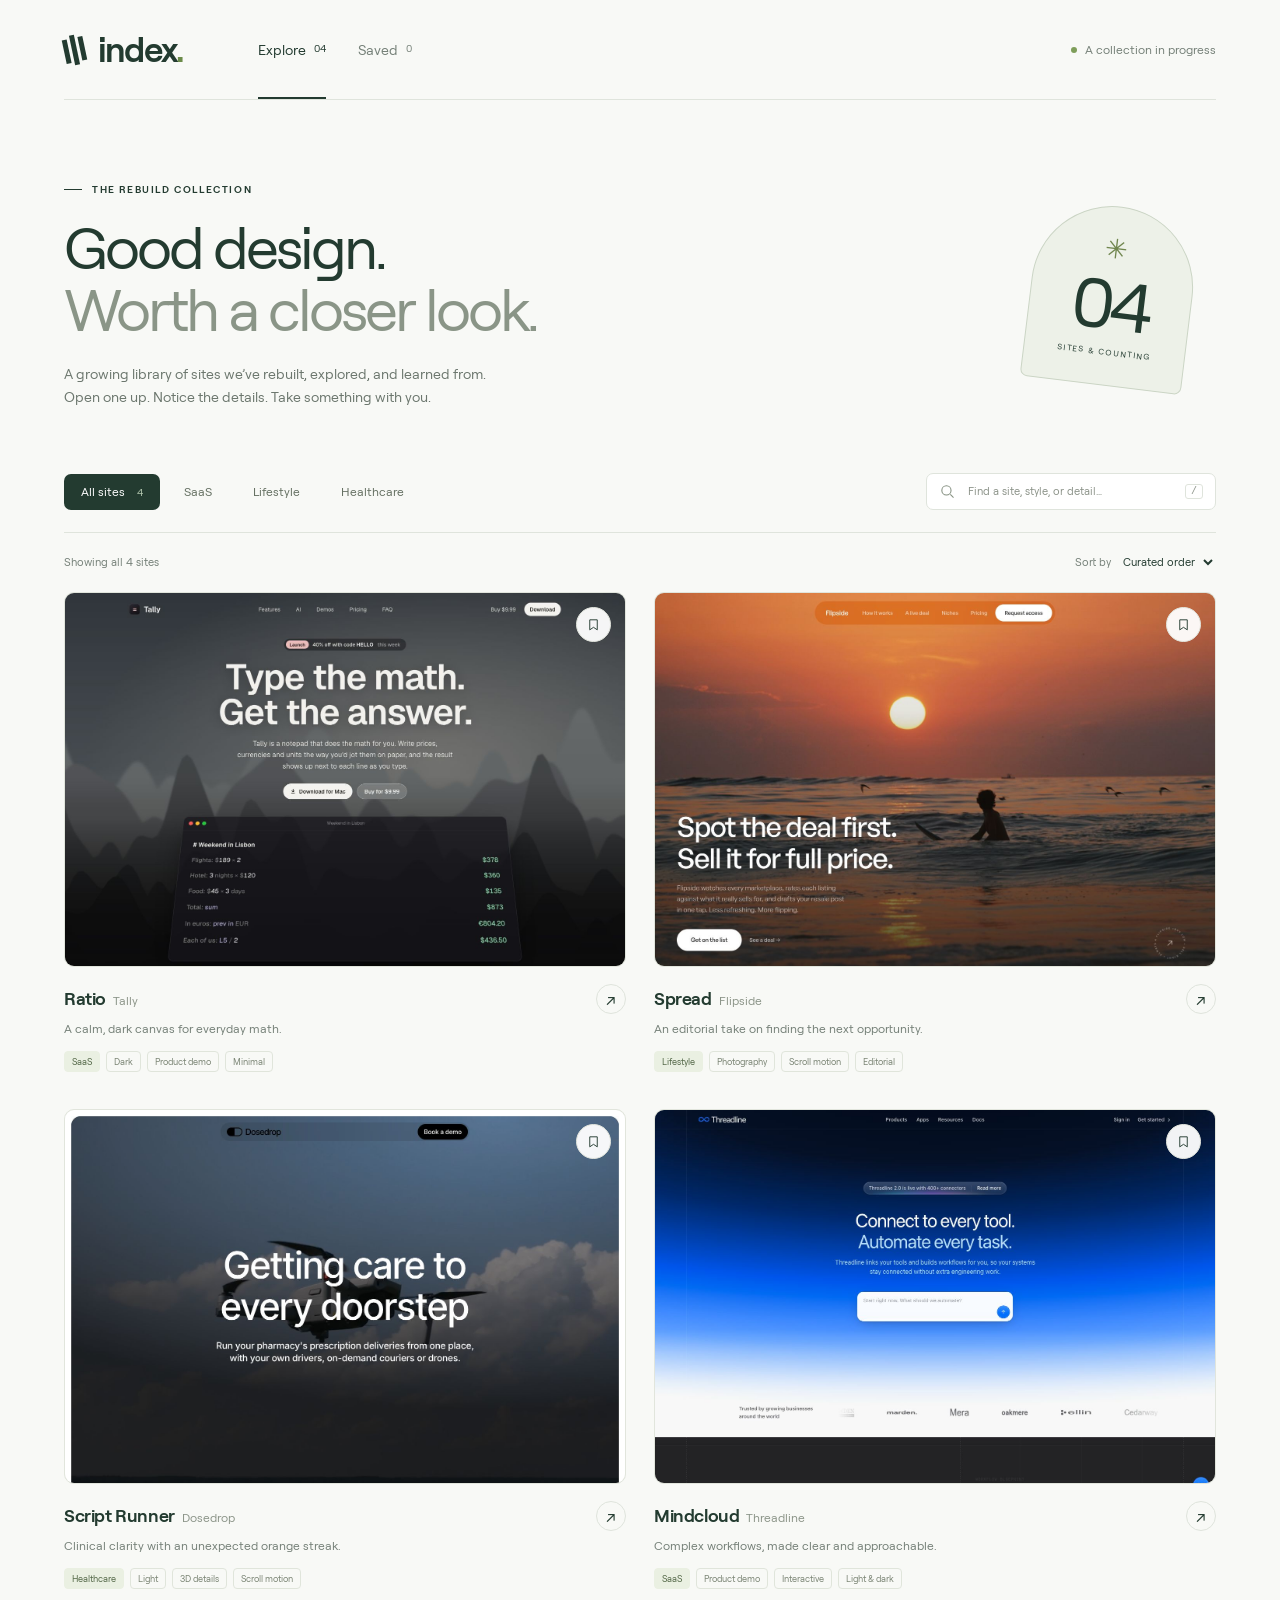
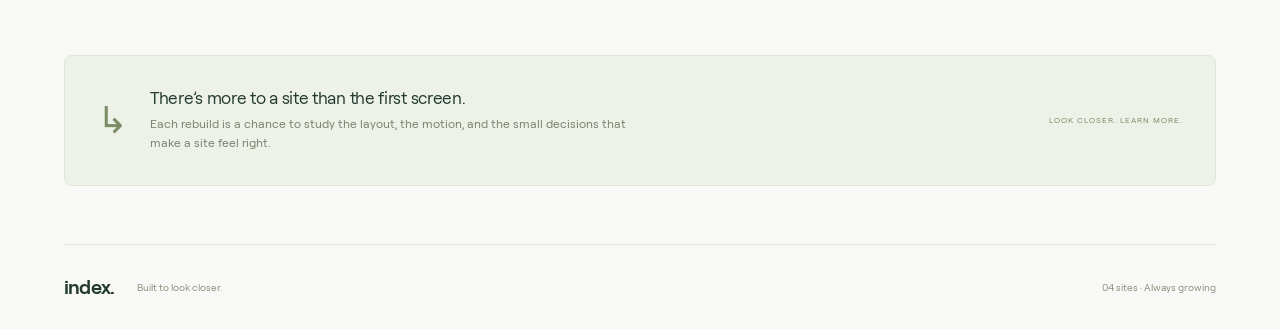
==== rebuilds/07-index/index.html @ 96e9b17b "Publish Index and four finished practice rebuilds" ====
<!doctype html>
<html lang="en">
<head>
  <meta charset="utf-8">
  <meta name="viewport" content="width=device-width, initial-scale=1">
  <meta name="theme-color" content="#f8f9f6">
  <meta name="description" content="A growing library of websites rebuilt, explored, and learned from.">
  <title>Index — a library of good design</title>
  <link rel="icon" href="data:image/svg+xml,%3Csvg xmlns='http://www.w3.org/2000/svg' viewBox='0 0 40 40'%3E%3Crect width='40' height='40' rx='10' fill='%23254035'/%3E%3Cpath d='M12 10h5v20h-5zm11 0h5v20h-5z' fill='%23d7f78b'/%3E%3C/svg%3E">
  <link rel="stylesheet" href="styles.css?v=2">
  <script src="script.js?v=1" defer></script>
</head>
<body>
  <div class="page">
    <header class="header">
      <a class="brand" href="./" aria-label="Index home"><span class="brand-mark" aria-hidden="true"><i></i><i></i><i></i></span>index<span class="brand-dot">.</span></a>
      <nav aria-label="Collection"><button class="nav-link active" data-view="all" aria-pressed="true">Explore <span>04</span></button><button class="nav-link" data-view="saved" aria-pressed="false">Saved <span id="savedCount">0</span></button></nav>
      <span class="header-note"><span class="status-dot"></span>A collection in progress</span>
    </header>
    <main>
      <section class="intro" aria-labelledby="title">
        <div class="intro-copy"><p class="eyebrow"><span></span>THE REBUILD COLLECTION</p><h1 id="title">Good design.<br><span>Worth a closer look.</span></h1><p class="intro-description">A growing library of sites we’ve rebuilt, explored, and learned from. Open one up. Notice the details. Take something with you.</p></div>
        <div class="collection-stamp" aria-label="Four sites and counting"><span class="stamp-stars" aria-hidden="true">✳</span><span class="stamp-number">04</span><span class="stamp-label">SITES & COUNTING</span></div>
      </section>
      <section class="collection" aria-label="Website collection">
        <div class="browse-bar"><div class="filters" role="group" aria-label="Filter by category"><button class="filter active" data-category="all" aria-pressed="true">All sites <span>4</span></button><button class="filter" data-category="saas" aria-pressed="false">SaaS</button><button class="filter" data-category="lifestyle" aria-pressed="false">Lifestyle</button><button class="filter" data-category="healthcare" aria-pressed="false">Healthcare</button></div><label class="search"><svg viewBox="0 0 24 24" aria-hidden="true"><circle cx="10.5" cy="10.5" r="6.5"/><path d="m16 16 4.5 4.5"/></svg><input id="search" type="search" placeholder="Find a site, style, or detail…" aria-label="Search sites"><kbd>/</kbd></label></div>
        <div class="results-bar"><p id="resultCount" aria-live="polite">Showing all 4 sites</p><label class="sort">Sort by <select id="sort" aria-label="Sort sites"><option value="curated">Curated order</option><option value="newest">Newest added</option><option value="az">Name: A–Z</option></select></label></div>
        <div class="site-grid" id="siteGrid"></div>
        <div class="empty" id="empty" hidden><span aria-hidden="true">⌕</span><h2 id="emptyTitle">Nothing here just yet.</h2><p id="emptyMessage">Try another search or a different category.</p><button class="button" id="reset">Show all sites <span aria-hidden="true">↗</span></button></div>
        <noscript><p>Enable JavaScript to browse the collection. You can also visit <a href="../01-ratio/">Ratio</a>, <a href="../02-spread/">Spread</a>, <a href="../04-scriptrunner/">Script Runner</a>, or <a href="../05-mindcloud/">Mindcloud</a> directly.</p></noscript>
      </section>
      <section class="endnote"><div class="endnote-icon" aria-hidden="true">↳</div><div><h2>There’s more to a site than the first screen.</h2><p>Each rebuild is a chance to study the layout, the motion, and the small decisions that make a site feel right.</p></div><span class="endnote-label">LOOK CLOSER. LEARN MORE.</span></section>
    </main>
    <footer><a class="footer-brand" href="./">index.</a><p>Built to look closer.</p><span>04 sites · Always growing</span></footer>
  </div>
  <dialog id="detail" aria-labelledby="detailTitle"><div class="dialog-top"><span class="eyebrow">INSIDE THE REBUILD</span><button id="closeDetail" class="close" aria-label="Close site details">×</button></div><div id="detailContent"></div></dialog>
</body>
</html>
---- rebuilds/07-index/styles.css ----
/* Local type keeps the library quick and consistent. */
@font-face {
  font-family: Library;
  src: url('../05-mindcloud/assets/roobert-regular.woff2') format('woff2');
  font-style: normal;
  font-weight: 400;
  font-display: swap;
}
@font-face {
  font-family: Library;
  src: url('../05-mindcloud/assets/roobert-semibold.woff2') format('woff2');
  font-style: normal;
  font-weight: 600 800;
  font-display: swap;
}
:root {
  --paper: #f8f9f6;
  --ink: #233b30;
  --muted: #758078;
  --line: #dfe4dc;
  --lime: #d7f78b;
}
* {
  box-sizing: border-box;
}
body {
  margin: 0;
  background: var(--paper);
  color: var(--ink);
  font-family: Library, Arial, sans-serif;
  -webkit-font-smoothing: antialiased;
}
button, input, select {
  font: inherit;
}
button, a, input, select {
  -webkit-tap-highlight-color: transparent;
}
button, select {
  cursor: pointer;
}
a {
  color: inherit;
}
button {
  color: inherit;
}
button:focus-visible, a:focus-visible, input:focus-visible, select:focus-visible {
  outline: 2px solid #4b7042;
  outline-offset: 5px;
}
.page {
  max-width: 1680px;
  margin: auto;
  padding: 0 64px;
}
/* A small navigation frame leaves the sites as the main event. */
.header {
  height: 100px;
  display: flex;
  align-items: center;
  border-bottom: 1px solid var(--line);
  gap: 76px;
}
.brand {
  display: flex;
  align-items: center;
  text-decoration: none;
  font-size: 35px;
  font-weight: 600;
  letter-spacing: -1.8px;
}
.brand-dot {
  color: #6b8b49;
}
.brand-mark {
  display: flex;
  align-items: center;
  gap: 3px;
  margin-right: 13px;
  transform: rotate(-12deg);
}
.brand-mark i {
  display: block;
  width: 5px;
  height: 24px;
  background: var(--ink);
}
.brand-mark i:nth-child(2) {
  height: 30px;
}
nav {
  display: flex;
  gap: 32px;
  height: 100%;
}
.nav-link {
  border: 0;
  border-bottom: 2px solid transparent;
  background: none;
  padding: 2px 0 0;
  color: var(--muted);
  font-size: 14px;
}
.nav-link.active {
  color: var(--ink);
  border-bottom-color: var(--ink);
}
.nav-link span {
  margin-left: 5px;
  font-size: 10px;
  vertical-align: top;
}
.header-note {
  display: flex;
  align-items: center;
  gap: 8px;
  margin-left: auto;
  font-size: 12px;
  color: var(--muted);
}
.status-dot {
  width: 6px;
  height: 6px;
  border-radius: 50%;
  background: #7e9e5a;
}
/* Editorial introduction with a compact collection marker. */
.intro {
  display: flex;
  align-items: center;
  justify-content: space-between;
  padding: 73px 0 63px;
}
.eyebrow {
  display: flex;
  align-items: center;
  gap: 10px;
  font-size: 10px;
  font-weight: 600;
  letter-spacing: 1.6px;
}
.eyebrow > span {
  width: 18px;
  height: 1px;
  background: currentColor;
}
h1 {
  font-size: clamp(42px, 4.6vw, 70px);
  line-height: 1.05;
  font-weight: 400;
  letter-spacing: -3px;
  margin: 23px 0 21px;
}
h1 > span {
  color: #8a9587;
}
.intro-description {
  max-width: 425px;
  font-size: 14px;
  line-height: 1.7;
  margin: 0;
  color: #6c776e;
}
.collection-stamp {
  display: flex;
  flex-direction: column;
  align-items: center;
  justify-content: center;
  width: 162px;
  height: 180px;
  border: 1px solid #cbd5c5;
  border-radius: 90px 90px 8px 8px;
  margin: 8px 24px 0 30px;
  transform: rotate(7deg);
  background: #edf1e8;
}
.stamp-stars {
  font-size: 27px;
  color: #70864e;
  line-height: 1;
}
.stamp-number {
  font-size: 69px;
  letter-spacing: -5px;
  line-height: 1.1;
  margin: 5px 0;
}
.stamp-label {
  font-size: 8px;
  letter-spacing: 1.4px;
}
/* Search and categories share one clear browsing toolbar. */
.browse-bar {
  display: flex;
  justify-content: space-between;
  gap: 20px;
  padding-bottom: 22px;
  border-bottom: 1px solid var(--line);
}
.filters {
  display: flex;
  align-items: center;
  flex-wrap: wrap;
  gap: 7px;
}
.filter {
  padding: 10px 16px;
  border: 1px solid transparent;
  border-radius: 7px;
  background: none;
  font-size: 12px;
  color: #657062;
}
.filter:hover {
  background: #edf0e9;
}
.filter.active {
  background: var(--ink);
  color: #fff;
}
.filter span {
  margin-left: 9px;
  color: #b3c7af;
  font-size: 10px;
}
.search {
  display: flex;
  align-items: center;
  width: 290px;
  gap: 10px;
  border: 1px solid var(--line);
  border-radius: 7px;
  padding: 9px 12px;
  background: #fff;
}
.search svg {
  width: 17px;
  height: 17px;
  fill: none;
  stroke: #859081;
  stroke-width: 1.5;
  flex-shrink: 0;
}
.search input {
  width: 100%;
  min-width: 0;
  border: 0;
  outline-offset: 2px;
  color: var(--ink);
  background: none;
  font-size: 11px;
}
.search input::placeholder {
  color: #8c9389;
}
kbd {
  padding: 1px 5px;
  font-size: 10px;
  border: 1px solid var(--line);
  border-radius: 3px;
  color: #8d948a;
}
.results-bar {
  display: flex;
  align-items: center;
  justify-content: space-between;
  padding: 22px 0;
  font-size: 11px;
  color: var(--muted);
}
.results-bar p {
  margin: 0;
}
.sort {
  display: flex;
  align-items: center;
  gap: 8px;
}
.sort select {
  border: 0;
  background: transparent;
  color: var(--ink);
  font-size: 11px;
  padding-right: 4px;
}
/* Actual site captures provide a useful, consistent visual index. */
.site-grid {
  display: grid;
  grid-template-columns: repeat(2, minmax(0, 1fr));
  gap: 37px 28px;
}
.site-card {
  min-width: 0;
}
.preview-wrap {
  position: relative;
  border-radius: 10px;
  overflow: hidden;
  background: #e4e8df;
  border: 1px solid #e1e5dc;
  aspect-ratio: 1.5;
}
.preview-open {
  display: block;
  width: 100%;
  height: 100%;
  padding: 0;
  border: 0;
  background: none;
  overflow: hidden;
}
.preview-open img {
  display: block;
  width: 100%;
  height: 100%;
  object-fit: cover;
  object-position: top;
  transition: transform .5s ease;
}
.preview-open:hover img {
  transform: scale(1.025);
}
.preview-open:focus-visible {
  outline-offset: -5px;
}
.preview-label {
  position: absolute;
  bottom: 18px;
  left: 18px;
  padding: 9px 12px;
  border-radius: 5px;
  background: rgba(255, 255, 255, .95);
  color: var(--ink);
  font-size: 11px;
  opacity: 0;
  transform: translateY(4px);
  transition: opacity .2s, transform .2s;
  pointer-events: none;
}
.preview-open:hover .preview-label, .preview-open:focus-visible .preview-label {
  opacity: 1;
  transform: none;
}
.save {
  position: absolute;
  top: 14px;
  right: 14px;
  display: grid;
  place-items: center;
  width: 35px;
  height: 35px;
  border: 1px solid #e2e5dd;
  border-radius: 50%;
  background: rgba(255, 255, 255, .95);
}
.save svg {
  width: 15px;
  height: 15px;
  fill: none;
  stroke: var(--ink);
  stroke-width: 1.5;
}
.save[aria-pressed='true'] {
  background: var(--lime);
  border-color: var(--lime);
}
.save[aria-pressed='true'] svg {
  fill: var(--ink);
}
.card-heading {
  display: flex;
  align-items: center;
  justify-content: space-between;
  gap: 10px;
  margin-top: 17px;
}
.card-name {
  padding: 0;
  border: 0;
  background: none;
  font-size: 18px;
  font-weight: 600;
  letter-spacing: -.4px;
}
.card-name span {
  font-weight: 400;
  color: #8c9589;
  margin-left: 7px;
  font-size: 12px;
  letter-spacing: 0;
}
.visit {
  display: grid;
  place-items: center;
  width: 30px;
  height: 30px;
  border: 1px solid var(--line);
  border-radius: 50%;
  text-decoration: none;
  font-size: 17px;
  transition: background .2s;
}
.visit:hover {
  background: var(--lime);
}
.card-description {
  color: var(--muted);
  font-size: 12px;
  margin: 6px 0 13px;
  line-height: 1.5;
}
.tags {
  display: flex;
  flex-wrap: wrap;
  gap: 6px;
}
.tag {
  border: 1px solid #e0e5db;
  border-radius: 4px;
  padding: 4px 7px;
  font-size: 9px;
  color: #7a8474;
}
.tag:first-child {
  background: #eaf0e2;
  border-color: #eaf0e2;
  color: #536747;
}
/* Small closing thought, followed by a restrained footer. */
.endnote {
  display: flex;
  align-items: center;
  gap: 22px;
  padding: 32px;
  margin: 66px 0 58px;
  background: #edf1e8;
  border: 1px solid #e0e6d8;
  border-radius: 8px;
}
.endnote-icon {
  font-size: 37px;
  font-weight: 400;
  color: #7a8d67;
}
.endnote h2 {
  font-weight: 400;
  font-size: 17px;
  letter-spacing: -.3px;
  margin: 0 0 7px;
}
.endnote p {
  margin: 0;
  font-size: 12px;
  line-height: 1.6;
  max-width: 500px;
  color: #788370;
}
.endnote-label {
  font-size: 8px;
  letter-spacing: 1px;
  margin-left: auto;
  white-space: nowrap;
  color: #7b8d68;
}
footer {
  border-top: 1px solid var(--line);
  display: flex;
  align-items: center;
  gap: 23px;
  padding: 26px 0;
  color: #89917f;
  font-size: 10px;
}
.footer-brand {
  text-decoration: none;
  font-size: 20px;
  font-weight: 600;
  letter-spacing: -.8px;
  color: var(--ink);
}
footer > span {
  margin-left: auto;
}
/* Native dialog supplies Escape, focus containment, and return focus. */
dialog {
  width: min(940px, calc(100% - 40px));
  max-height: calc(100dvh - 40px);
  padding: 24px;
  border: 1px solid var(--line);
  border-radius: 14px;
  background: var(--paper);
  color: var(--ink);
  overscroll-behavior: contain;
}
dialog::backdrop {
  background: rgba(19, 34, 25, .6);
  backdrop-filter: blur(6px);
}
body:has(dialog[open]) {
  overflow: hidden;
}
.dialog-top {
  display: flex;
  align-items: center;
  justify-content: space-between;
  margin-bottom: 16px;
}
.close {
  width: 36px;
  height: 36px;
  border: 1px solid var(--line);
  border-radius: 50%;
  background: none;
  font-size: 24px;
}
.detail-image {
  width: 100%;
  height: auto;
  aspect-ratio: 1.8;
  object-fit: cover;
  object-position: top;
  border-radius: 8px;
  border: 1px solid var(--line);
}
.detail-body {
  display: grid;
  grid-template-columns: 1fr 1fr;
  gap: 36px;
  padding: 22px 4px 5px;
}
.detail-body h2 {
  font-size: 33px;
  font-weight: 400;
  letter-spacing: -1px;
  margin: 0 0 10px;
}
.detail-body p, .detail-body li {
  color: #6c7768;
  line-height: 1.6;
  font-size: 13px;
}
.detail-body h3 {
  font-weight: 600;
  font-size: 12px;
  margin-top: 3px;
}
.detail-body ul {
  margin: 12px 0 0;
  padding-left: 17px;
}
.detail-body li {
  margin-bottom: 9px;
}
.detail-actions {
  display: flex;
  flex-wrap: wrap;
  align-items: center;
  gap: 17px;
  margin-top: 23px;
}
.button {
  display: inline-flex;
  justify-content: center;
  align-items: center;
  gap: 22px;
  padding: 12px 17px;
  border: 0;
  border-radius: 6px;
  background: var(--ink);
  color: #fff;
  font-size: 12px;
  text-decoration: none;
}
.reference-link {
  font-size: 11px;
  text-underline-offset: 3px;
}
.empty {
  text-align: center;
  padding: 80px 20px;
}
.empty > span {
  font-size: 40px;
}
.empty h2 {
  font-size: 26px;
  font-weight: 400;
}
.empty p {
  color: var(--muted);
  font-size: 13px;
  margin-bottom: 25px;
}
[hidden] {
  display: none !important;
}
/* Compact desktop and tablet. */
@media (min-width: 1500px) {
  .page {
    padding: 0 86px;
  }
}
@media (max-width: 1050px) {
  .page {
    padding: 0 32px;
  }
  .header {
    gap: 46px;
  }
  .endnote-label {
    display: none;
  }
  .filter {
    padding: 10px 12px;
  }
  .search {
    width: 245px;
  }
}
/* Phone layout keeps actual site previews large enough to inspect. */
@media (max-width: 700px) {
  .page {
    padding: 0 20px;
  }
  .header {
    height: 78px;
    gap: 0;
    justify-content: space-between;
  }
  .brand {
    font-size: 29px;
  }
  .brand-mark {
    transform: rotate(-12deg) scale(.85);
    margin-right: 8px;
  }
  nav {
    gap: 23px;
  }
  .nav-link {
    font-size: 12px;
  }
  .header-note {
    display: none;
  }
  .intro {
    padding: 43px 0 35px;
  }
  .eyebrow {
    font-size: 8px;
    letter-spacing: 1.2px;
  }
  h1 {
    font-size: clamp(36px, 7.4vw, 50px);
    letter-spacing: -1.8px;
    margin: 21px 0 18px;
  }
  .intro-description {
    font-size: 12px;
    max-width: 360px;
  }
  .collection-stamp {
    display: none;
  }
  .browse-bar {
    flex-direction: column-reverse;
    gap: 18px;
    padding-bottom: 18px;
  }
  .search {
    width: 100%;
    padding: 12px;
  }
  .search input {
    font-size: 12px;
  }
  .filters {
    gap: 3px;
    justify-content: space-between;
  }
  .filter {
    padding: 10px;
    font-size: 11px;
  }
  .filter span {
    margin-left: 5px;
  }
  .results-bar {
    padding: 21px 0;
    font-size: 10px;
  }
  .sort {
    gap: 4px;
  }
  .sort select {
    max-width: 116px;
    font-size: 10px;
  }
  .site-grid {
    grid-template-columns: 1fr;
    gap: 30px;
  }
  .preview-wrap {
    border-radius: 8px;
  }
  .preview-label {
    display: none;
  }
  .save {
    width: 36px;
    height: 36px;
    top: 10px;
    right: 10px;
  }
  .card-heading {
    margin-top: 12px;
  }
  .endnote {
    margin: 40px 0 35px;
    padding: 23px 18px;
    align-items: flex-start;
    gap: 13px;
  }
  .endnote h2 {
    font-size: 16px;
    line-height: 1.3;
  }
  .endnote p {
    font-size: 11px;
  }
  footer {
    gap: 15px;
    font-size: 9px;
  }
  footer > span {
    max-width: 80px;
    text-align: right;
    line-height: 1.5;
  }
  dialog {
    padding: 16px;
    width: calc(100% - 24px);
    max-height: calc(100dvh - 24px);
  }
  .detail-body {
    grid-template-columns: 1fr;
    gap: 27px;
    padding-top: 19px;
  }
  .detail-image {
    aspect-ratio: 1.5;
  }
}
@media (prefers-reduced-motion: reduce) {
  *, *::before, *::after {
    transition: none !important;
    scroll-behavior: auto !important;
  }
}
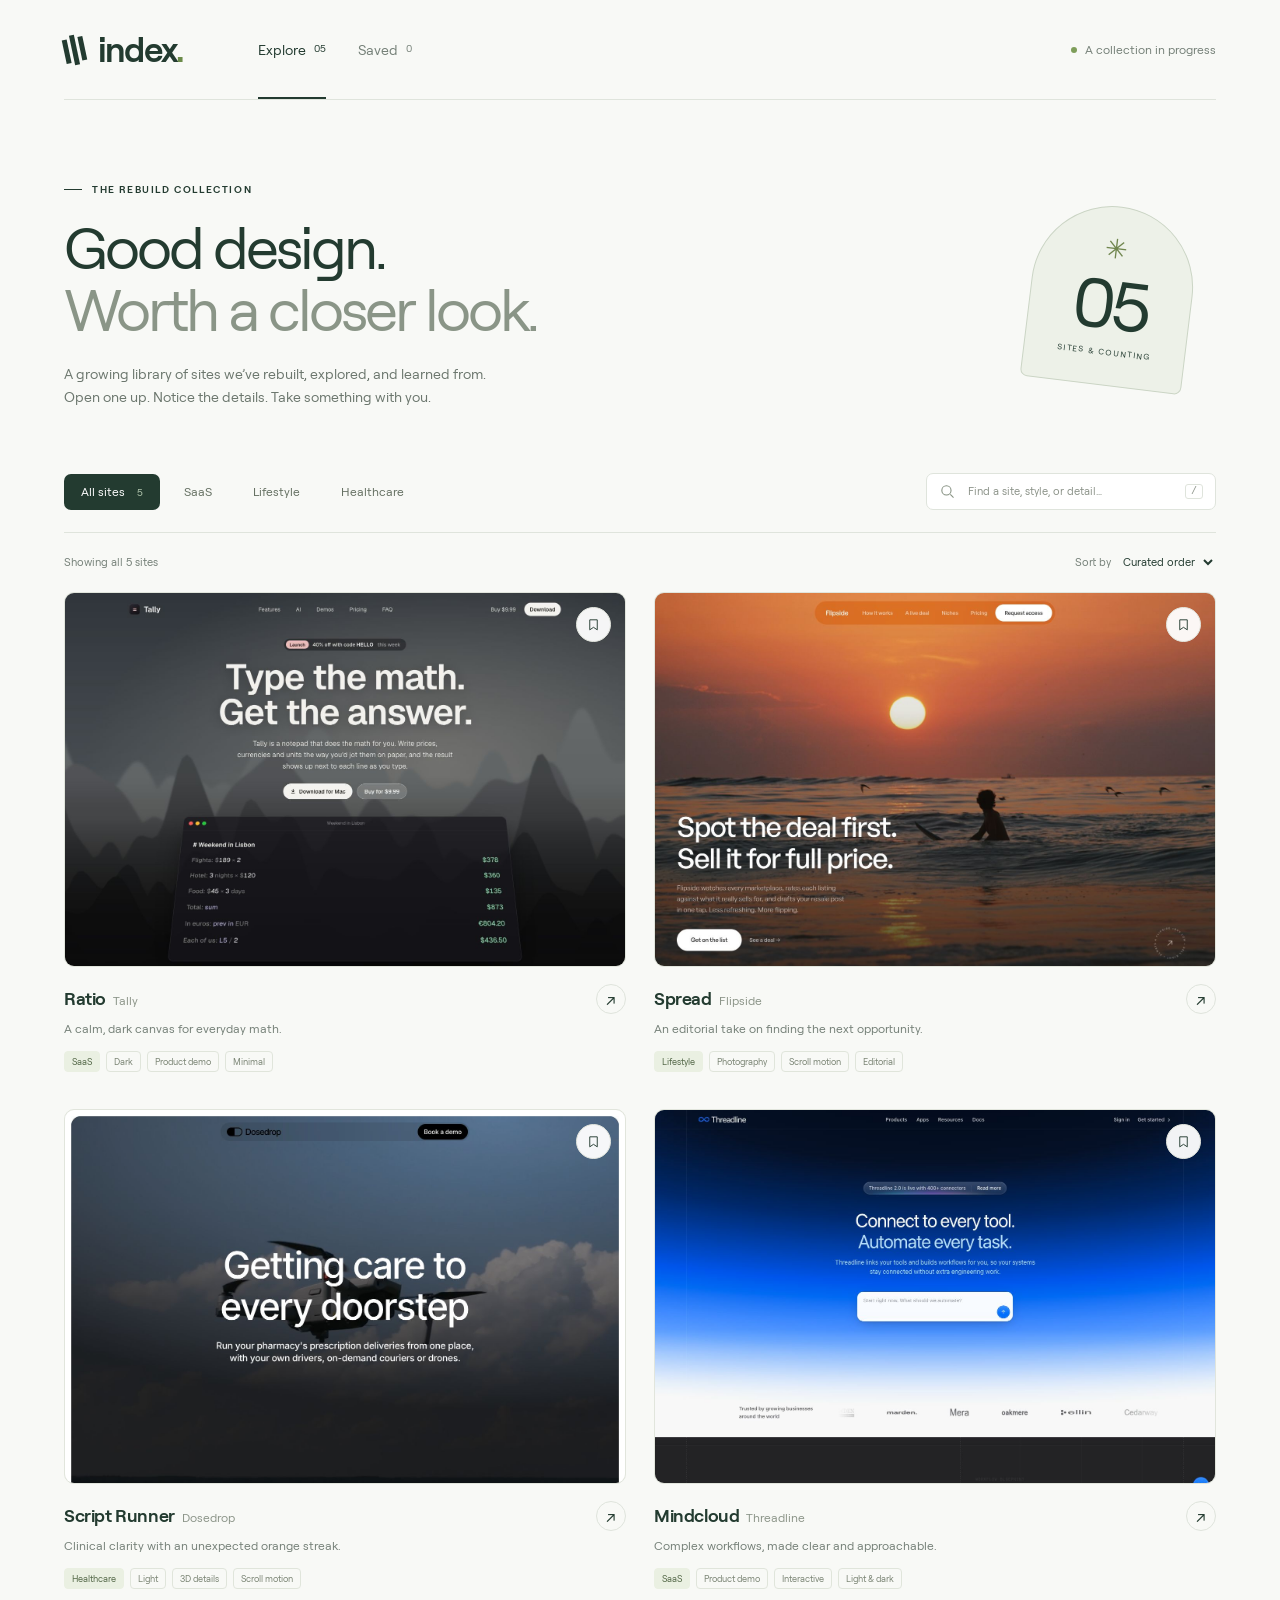
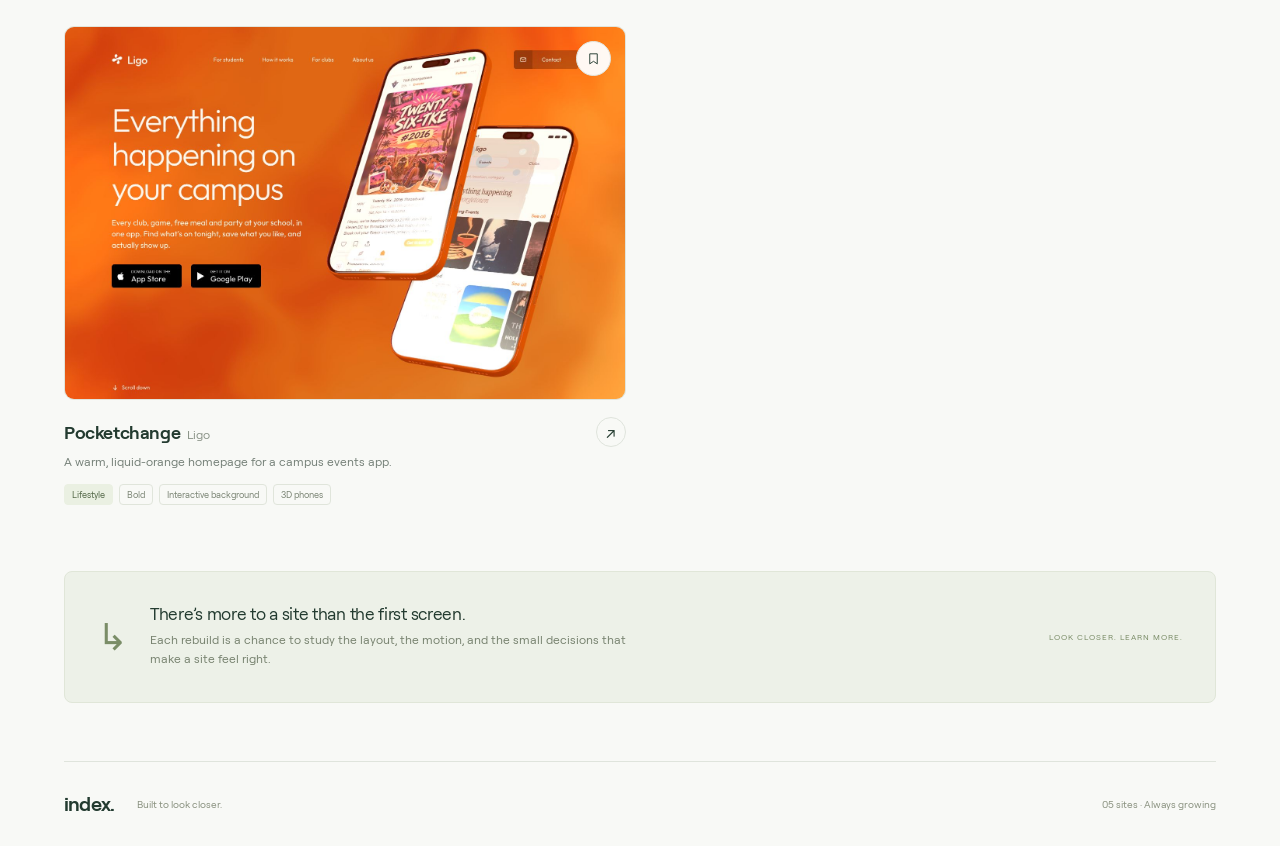
==== commit 8fece8eb: "Add Ligo homepage v4 (Pocketchange -> Ligo) as the fifth site Co-Authored-By: Claude Opus 5.5 <norep" ====
--- a/rebuilds/07-index/index.html
+++ b/rebuilds/07-index/index.html
@@ -8,30 +8,30 @@
   <title>Index — a library of good design</title>
   <link rel="icon" href="data:image/svg+xml,%3Csvg xmlns='http://www.w3.org/2000/svg' viewBox='0 0 40 40'%3E%3Crect width='40' height='40' rx='10' fill='%23254035'/%3E%3Cpath d='M12 10h5v20h-5zm11 0h5v20h-5z' fill='%23d7f78b'/%3E%3C/svg%3E">
   <link rel="stylesheet" href="styles.css?v=2">
-  <script src="script.js?v=1" defer></script>
+  <script src="script.js?v=2" defer></script>
 </head>
 <body>
   <div class="page">
     <header class="header">
       <a class="brand" href="./" aria-label="Index home"><span class="brand-mark" aria-hidden="true"><i></i><i></i><i></i></span>index<span class="brand-dot">.</span></a>
-      <nav aria-label="Collection"><button class="nav-link active" data-view="all" aria-pressed="true">Explore <span>04</span></button><button class="nav-link" data-view="saved" aria-pressed="false">Saved <span id="savedCount">0</span></button></nav>
+      <nav aria-label="Collection"><button class="nav-link active" data-view="all" aria-pressed="true">Explore <span>05</span></button><button class="nav-link" data-view="saved" aria-pressed="false">Saved <span id="savedCount">0</span></button></nav>
       <span class="header-note"><span class="status-dot"></span>A collection in progress</span>
     </header>
     <main>
       <section class="intro" aria-labelledby="title">
         <div class="intro-copy"><p class="eyebrow"><span></span>THE REBUILD COLLECTION</p><h1 id="title">Good design.<br><span>Worth a closer look.</span></h1><p class="intro-description">A growing library of sites we’ve rebuilt, explored, and learned from. Open one up. Notice the details. Take something with you.</p></div>
-        <div class="collection-stamp" aria-label="Four sites and counting"><span class="stamp-stars" aria-hidden="true">✳</span><span class="stamp-number">04</span><span class="stamp-label">SITES & COUNTING</span></div>
+        <div class="collection-stamp" aria-label="Five sites and counting"><span class="stamp-stars" aria-hidden="true">✳</span><span class="stamp-number">05</span><span class="stamp-label">SITES & COUNTING</span></div>
       </section>
       <section class="collection" aria-label="Website collection">
-        <div class="browse-bar"><div class="filters" role="group" aria-label="Filter by category"><button class="filter active" data-category="all" aria-pressed="true">All sites <span>4</span></button><button class="filter" data-category="saas" aria-pressed="false">SaaS</button><button class="filter" data-category="lifestyle" aria-pressed="false">Lifestyle</button><button class="filter" data-category="healthcare" aria-pressed="false">Healthcare</button></div><label class="search"><svg viewBox="0 0 24 24" aria-hidden="true"><circle cx="10.5" cy="10.5" r="6.5"/><path d="m16 16 4.5 4.5"/></svg><input id="search" type="search" placeholder="Find a site, style, or detail…" aria-label="Search sites"><kbd>/</kbd></label></div>
-        <div class="results-bar"><p id="resultCount" aria-live="polite">Showing all 4 sites</p><label class="sort">Sort by <select id="sort" aria-label="Sort sites"><option value="curated">Curated order</option><option value="newest">Newest added</option><option value="az">Name: A–Z</option></select></label></div>
+        <div class="browse-bar"><div class="filters" role="group" aria-label="Filter by category"><button class="filter active" data-category="all" aria-pressed="true">All sites <span>5</span></button><button class="filter" data-category="saas" aria-pressed="false">SaaS</button><button class="filter" data-category="lifestyle" aria-pressed="false">Lifestyle</button><button class="filter" data-category="healthcare" aria-pressed="false">Healthcare</button></div><label class="search"><svg viewBox="0 0 24 24" aria-hidden="true"><circle cx="10.5" cy="10.5" r="6.5"/><path d="m16 16 4.5 4.5"/></svg><input id="search" type="search" placeholder="Find a site, style, or detail…" aria-label="Search sites"><kbd>/</kbd></label></div>
+        <div class="results-bar"><p id="resultCount" aria-live="polite">Showing all 5 sites</p><label class="sort">Sort by <select id="sort" aria-label="Sort sites"><option value="curated">Curated order</option><option value="newest">Newest added</option><option value="az">Name: A–Z</option></select></label></div>
         <div class="site-grid" id="siteGrid"></div>
         <div class="empty" id="empty" hidden><span aria-hidden="true">⌕</span><h2 id="emptyTitle">Nothing here just yet.</h2><p id="emptyMessage">Try another search or a different category.</p><button class="button" id="reset">Show all sites <span aria-hidden="true">↗</span></button></div>
-        <noscript><p>Enable JavaScript to browse the collection. You can also visit <a href="../01-ratio/">Ratio</a>, <a href="../02-spread/">Spread</a>, <a href="../04-scriptrunner/">Script Runner</a>, or <a href="../05-mindcloud/">Mindcloud</a> directly.</p></noscript>
+        <noscript><p>Enable JavaScript to browse the collection. You can also visit <a href="../01-ratio/">Ratio</a>, <a href="../02-spread/">Spread</a>, <a href="../04-scriptrunner/">Script Runner</a>, <a href="../05-mindcloud/">Mindcloud</a>, or <a href="../../proposednewsite-v4/">Ligo</a> directly.</p></noscript>
       </section>
       <section class="endnote"><div class="endnote-icon" aria-hidden="true">↳</div><div><h2>There’s more to a site than the first screen.</h2><p>Each rebuild is a chance to study the layout, the motion, and the small decisions that make a site feel right.</p></div><span class="endnote-label">LOOK CLOSER. LEARN MORE.</span></section>
     </main>
-    <footer><a class="footer-brand" href="./">index.</a><p>Built to look closer.</p><span>04 sites · Always growing</span></footer>
+    <footer><a class="footer-brand" href="./">index.</a><p>Built to look closer.</p><span>05 sites · Always growing</span></footer>
   </div>
   <dialog id="detail" aria-labelledby="detailTitle"><div class="dialog-top"><span class="eyebrow">INSIDE THE REBUILD</span><button id="closeDetail" class="close" aria-label="Close site details">×</button></div><div id="detailContent"></div></dialog>
 </body>
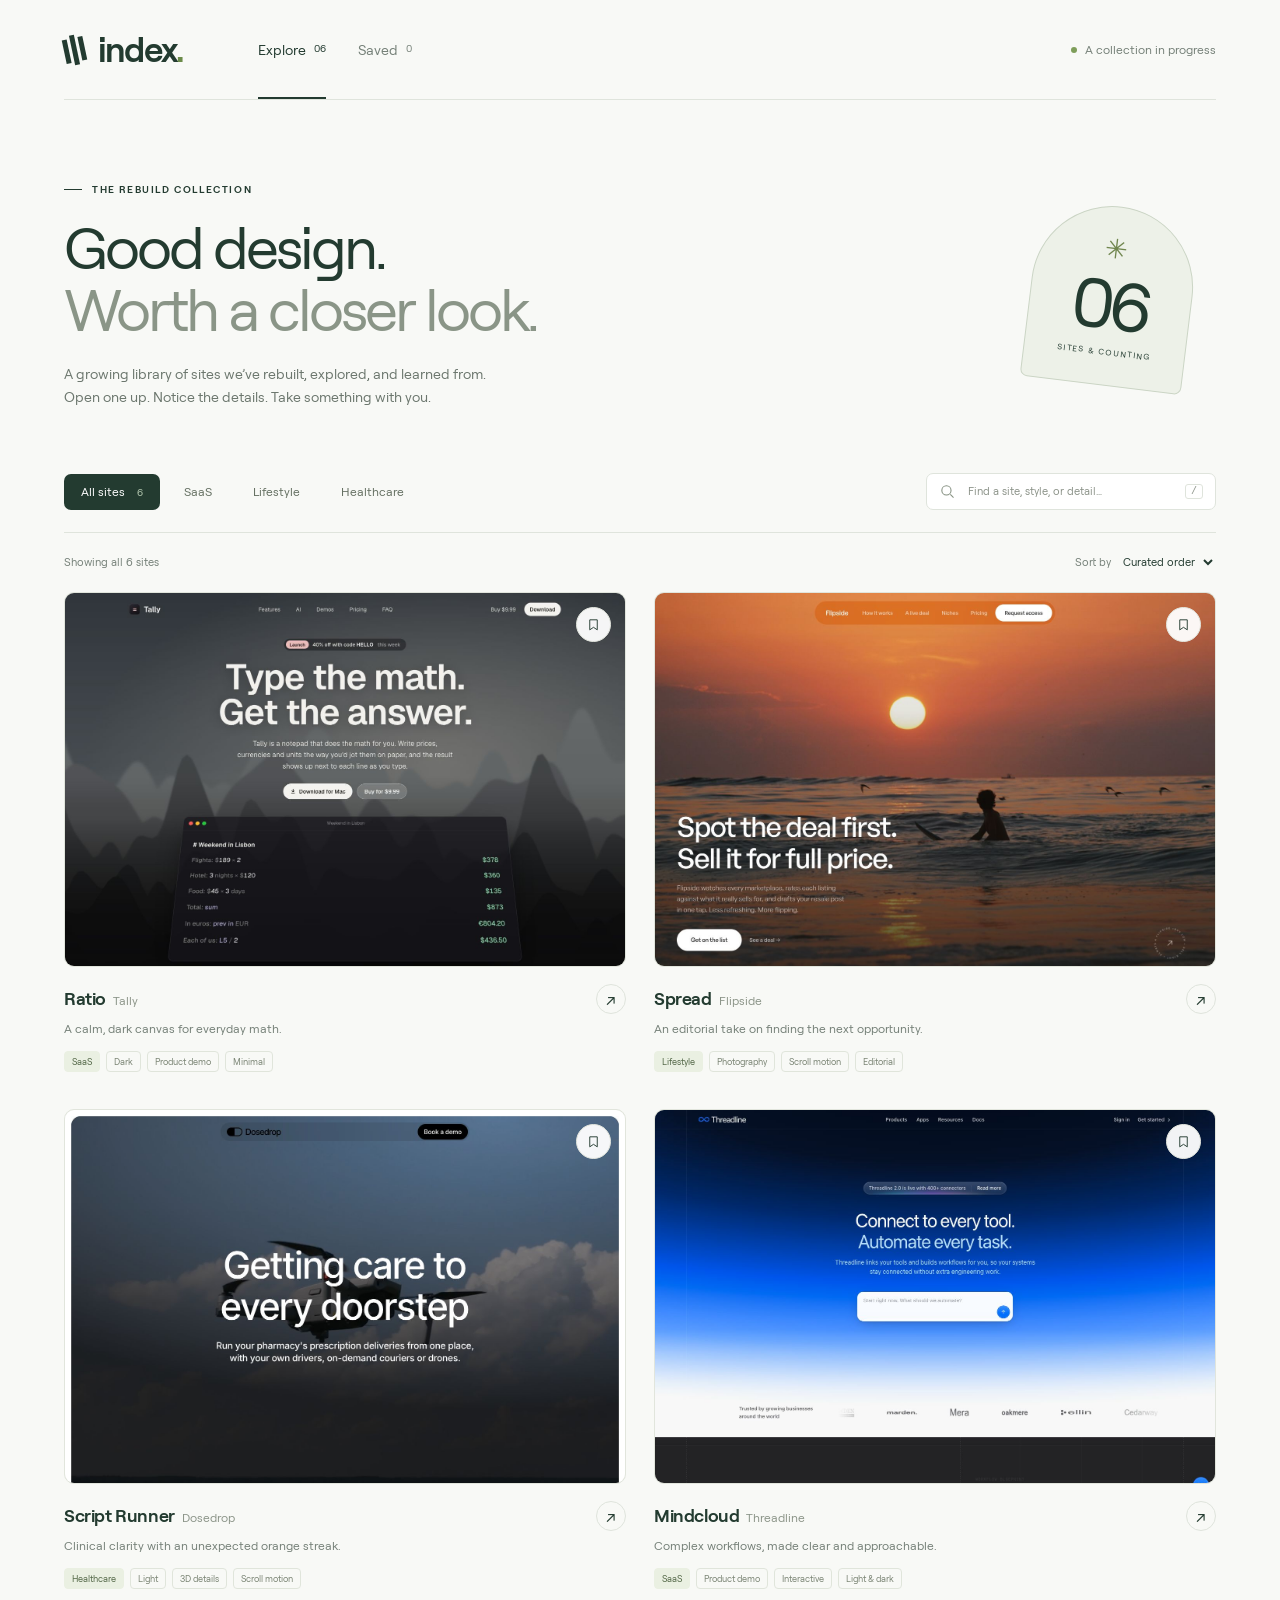
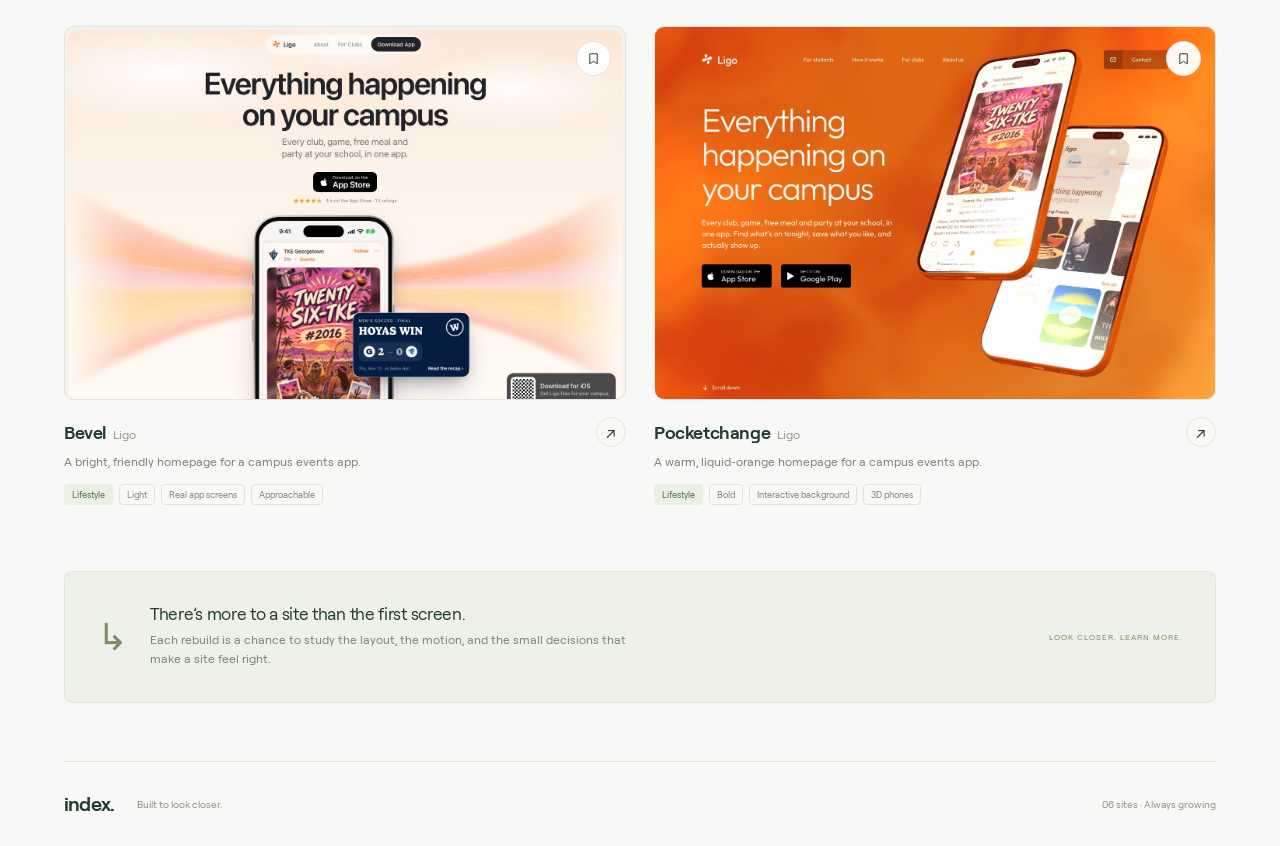
==== commit 2dce14c1: "Add Ligo homepage v3 (Bevel -> Ligo) as the sixth site Co-Authored-By: Claude Opus 5.5 <noreply@anth" ====
--- a/rebuilds/07-index/index.html
+++ b/rebuilds/07-index/index.html
@@ -8,30 +8,30 @@
   <title>Index — a library of good design</title>
   <link rel="icon" href="data:image/svg+xml,%3Csvg xmlns='http://www.w3.org/2000/svg' viewBox='0 0 40 40'%3E%3Crect width='40' height='40' rx='10' fill='%23254035'/%3E%3Cpath d='M12 10h5v20h-5zm11 0h5v20h-5z' fill='%23d7f78b'/%3E%3C/svg%3E">
   <link rel="stylesheet" href="styles.css?v=2">
-  <script src="script.js?v=2" defer></script>
+  <script src="script.js?v=3" defer></script>
 </head>
 <body>
   <div class="page">
     <header class="header">
       <a class="brand" href="./" aria-label="Index home"><span class="brand-mark" aria-hidden="true"><i></i><i></i><i></i></span>index<span class="brand-dot">.</span></a>
-      <nav aria-label="Collection"><button class="nav-link active" data-view="all" aria-pressed="true">Explore <span>05</span></button><button class="nav-link" data-view="saved" aria-pressed="false">Saved <span id="savedCount">0</span></button></nav>
+      <nav aria-label="Collection"><button class="nav-link active" data-view="all" aria-pressed="true">Explore <span>06</span></button><button class="nav-link" data-view="saved" aria-pressed="false">Saved <span id="savedCount">0</span></button></nav>
       <span class="header-note"><span class="status-dot"></span>A collection in progress</span>
     </header>
     <main>
       <section class="intro" aria-labelledby="title">
         <div class="intro-copy"><p class="eyebrow"><span></span>THE REBUILD COLLECTION</p><h1 id="title">Good design.<br><span>Worth a closer look.</span></h1><p class="intro-description">A growing library of sites we’ve rebuilt, explored, and learned from. Open one up. Notice the details. Take something with you.</p></div>
-        <div class="collection-stamp" aria-label="Five sites and counting"><span class="stamp-stars" aria-hidden="true">✳</span><span class="stamp-number">05</span><span class="stamp-label">SITES & COUNTING</span></div>
+        <div class="collection-stamp" aria-label="Six sites and counting"><span class="stamp-stars" aria-hidden="true">✳</span><span class="stamp-number">06</span><span class="stamp-label">SITES & COUNTING</span></div>
       </section>
       <section class="collection" aria-label="Website collection">
-        <div class="browse-bar"><div class="filters" role="group" aria-label="Filter by category"><button class="filter active" data-category="all" aria-pressed="true">All sites <span>5</span></button><button class="filter" data-category="saas" aria-pressed="false">SaaS</button><button class="filter" data-category="lifestyle" aria-pressed="false">Lifestyle</button><button class="filter" data-category="healthcare" aria-pressed="false">Healthcare</button></div><label class="search"><svg viewBox="0 0 24 24" aria-hidden="true"><circle cx="10.5" cy="10.5" r="6.5"/><path d="m16 16 4.5 4.5"/></svg><input id="search" type="search" placeholder="Find a site, style, or detail…" aria-label="Search sites"><kbd>/</kbd></label></div>
-        <div class="results-bar"><p id="resultCount" aria-live="polite">Showing all 5 sites</p><label class="sort">Sort by <select id="sort" aria-label="Sort sites"><option value="curated">Curated order</option><option value="newest">Newest added</option><option value="az">Name: A–Z</option></select></label></div>
+        <div class="browse-bar"><div class="filters" role="group" aria-label="Filter by category"><button class="filter active" data-category="all" aria-pressed="true">All sites <span>6</span></button><button class="filter" data-category="saas" aria-pressed="false">SaaS</button><button class="filter" data-category="lifestyle" aria-pressed="false">Lifestyle</button><button class="filter" data-category="healthcare" aria-pressed="false">Healthcare</button></div><label class="search"><svg viewBox="0 0 24 24" aria-hidden="true"><circle cx="10.5" cy="10.5" r="6.5"/><path d="m16 16 4.5 4.5"/></svg><input id="search" type="search" placeholder="Find a site, style, or detail…" aria-label="Search sites"><kbd>/</kbd></label></div>
+        <div class="results-bar"><p id="resultCount" aria-live="polite">Showing all 6 sites</p><label class="sort">Sort by <select id="sort" aria-label="Sort sites"><option value="curated">Curated order</option><option value="newest">Newest added</option><option value="az">Name: A–Z</option></select></label></div>
         <div class="site-grid" id="siteGrid"></div>
         <div class="empty" id="empty" hidden><span aria-hidden="true">⌕</span><h2 id="emptyTitle">Nothing here just yet.</h2><p id="emptyMessage">Try another search or a different category.</p><button class="button" id="reset">Show all sites <span aria-hidden="true">↗</span></button></div>
-        <noscript><p>Enable JavaScript to browse the collection. You can also visit <a href="../01-ratio/">Ratio</a>, <a href="../02-spread/">Spread</a>, <a href="../04-scriptrunner/">Script Runner</a>, <a href="../05-mindcloud/">Mindcloud</a>, or <a href="../../proposednewsite-v4/">Ligo</a> directly.</p></noscript>
+        <noscript><p>Enable JavaScript to browse the collection. You can also visit <a href="../01-ratio/">Ratio</a>, <a href="../02-spread/">Spread</a>, <a href="../04-scriptrunner/">Script Runner</a>, <a href="../05-mindcloud/">Mindcloud</a>, <a href="../../proposednewsite-v3/">Ligo v3</a>, or <a href="../../proposednewsite-v4/">Ligo v4</a> directly.</p></noscript>
       </section>
       <section class="endnote"><div class="endnote-icon" aria-hidden="true">↳</div><div><h2>There’s more to a site than the first screen.</h2><p>Each rebuild is a chance to study the layout, the motion, and the small decisions that make a site feel right.</p></div><span class="endnote-label">LOOK CLOSER. LEARN MORE.</span></section>
     </main>
-    <footer><a class="footer-brand" href="./">index.</a><p>Built to look closer.</p><span>05 sites · Always growing</span></footer>
+    <footer><a class="footer-brand" href="./">index.</a><p>Built to look closer.</p><span>06 sites · Always growing</span></footer>
   </div>
   <dialog id="detail" aria-labelledby="detailTitle"><div class="dialog-top"><span class="eyebrow">INSIDE THE REBUILD</span><button id="closeDetail" class="close" aria-label="Close site details">×</button></div><div id="detailContent"></div></dialog>
 </body>
